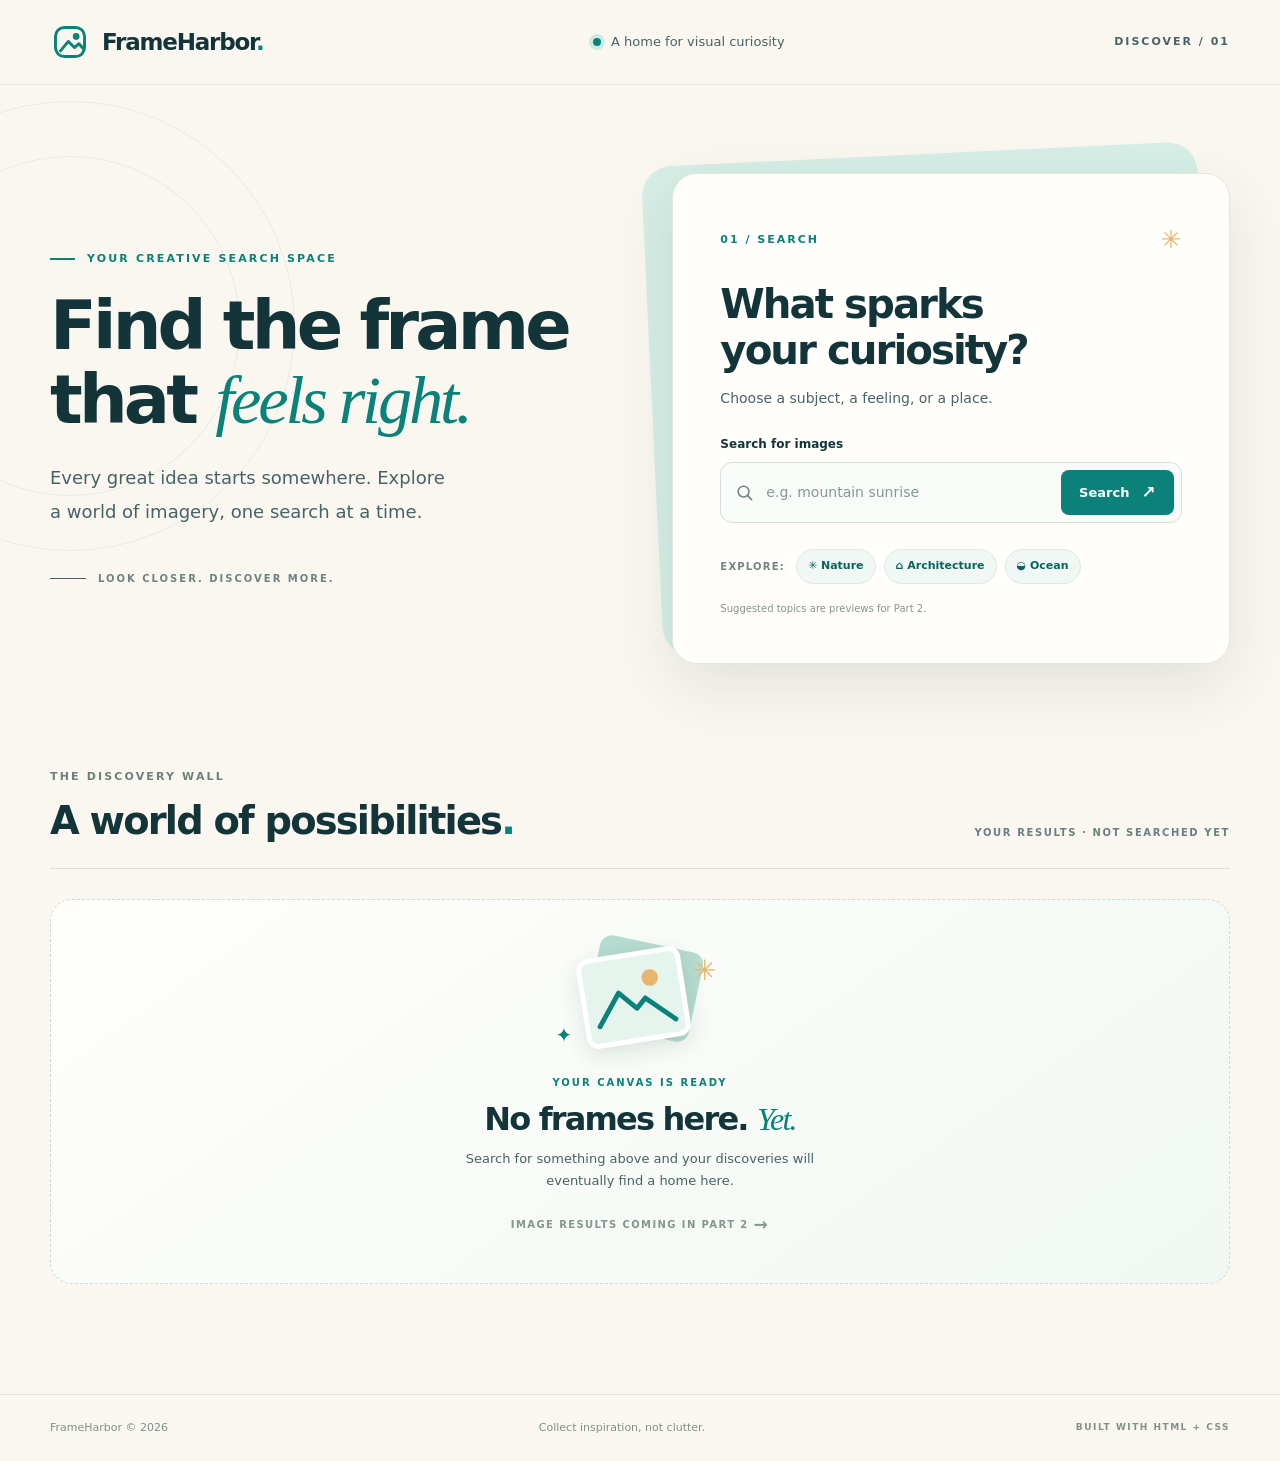
==== index.html @ 6331afcc "Build FrameHarbor responsive search UI for Part 1" ====
<!DOCTYPE html>
<html lang="en">
<head>
  <meta charset="UTF-8" />
  <meta name="viewport" content="width=device-width, initial-scale=1.0" />
  <meta name="description" content="FrameHarbor — a calm, creative space to discover images by topic." />
  <title>FrameHarbor — Find your next inspiration</title>
  <link rel="stylesheet" href="styles.css" />
</head>
<body>
  <header class="site-header">
    <div class="shell topbar">
      <a class="brand" href="#top" aria-label="FrameHarbor home">
        <span class="brand-mark" aria-hidden="true">
          <svg viewBox="0 0 34 34" fill="none" xmlns="http://www.w3.org/2000/svg">
            <rect x="4" y="4" width="26" height="26" rx="8" stroke="currentColor" stroke-width="2.6"/>
            <circle cx="22.5" cy="12" r="3" fill="currentColor"/>
            <path d="M8.5 25L15.5 16.5L21 22L25 18.5L29 23" stroke="currentColor" stroke-width="2.6" stroke-linecap="round" stroke-linejoin="round"/>
          </svg>
        </span>
        <span>FrameHarbor<span class="brand-stop">.</span></span>
      </a>
      <p class="topbar-message"><span class="status-dot" aria-hidden="true"></span> A home for visual curiosity</p>
      <span class="topbar-edition">DISCOVER / 01</span>
    </div>
  </header>

  <main id="top">
    <section class="hero shell" aria-labelledby="hero-title">
      <div class="hero-copy">
        <p class="eyebrow"><span class="eyebrow-line" aria-hidden="true"></span> YOUR CREATIVE SEARCH SPACE</p>
        <h1 id="hero-title">Find the frame<br />that <em>feels right.</em></h1>
        <p class="hero-description">Every great idea starts somewhere. Explore a world of imagery, one search at a time.</p>
        <div class="hero-signature" aria-hidden="true">
          <span class="signature-dash"></span>
          <span>LOOK CLOSER. DISCOVER MORE.</span>
        </div>
        <div class="hero-orbit orbit-one" aria-hidden="true"></div>
        <div class="hero-orbit orbit-two" aria-hidden="true"></div>
      </div>

      <div class="hero-action">
        <div class="search-panel">
          <div class="panel-heading">
            <span class="panel-number">01 / SEARCH</span>
            <span class="panel-symbol" aria-hidden="true">✳</span>
          </div>
          <h2>What sparks<br />your curiosity?</h2>
          <p class="panel-description">Choose a subject, a feeling, or a place.</p>
          <form id="search-form" role="search">
            <label for="search-input">Search for images</label>
            <div class="search-control">
              <svg class="search-icon" viewBox="0 0 24 24" fill="none" aria-hidden="true">
                <circle cx="10.8" cy="10.8" r="6.8" stroke="currentColor" stroke-width="2"/>
                <path d="M16 16L21 21" stroke="currentColor" stroke-width="2" stroke-linecap="round"/>
              </svg>
              <input id="search-input" type="search" placeholder="e.g. mountain sunrise" autocomplete="off" />
              <button id="search-button" type="submit">Search <span aria-hidden="true">↗</span></button>
            </div>
          </form>
          <div class="quick-picks" aria-label="Suggested topics">
            <span class="chips-label">EXPLORE:</span>
            <button class="chip" id="suggest-nature" type="button">✳ Nature</button>
            <button class="chip" id="suggest-architecture" type="button">⌂ Architecture</button>
            <button class="chip" id="suggest-ocean" type="button">◒ Ocean</button>
          </div>
          <p class="panel-footnote">Suggested topics are previews for Part 2.</p>
        </div>
      </div>
    </section>

    <section class="discover-section shell" aria-labelledby="discover-title">
      <div class="section-header">
        <div>
          <p class="eyebrow dark-eyebrow">THE DISCOVERY WALL</p>
          <h2 id="discover-title">A world of possibilities<span class="period">.</span></h2>
        </div>
        <p class="results-count" id="result-count">YOUR RESULTS · NOT SEARCHED YET</p>
      </div>

      <div id="results" class="results-grid" aria-label="Image search results" aria-live="polite"></div>

      <div id="empty-state" class="empty-state" role="status">
        <div class="empty-illustration" aria-hidden="true">
          <div class="illustration-card card-back"></div>
          <div class="illustration-card card-front">
            <svg viewBox="0 0 130 105" fill="none" xmlns="http://www.w3.org/2000/svg">
              <circle cx="92" cy="27" r="12" fill="#E8B56E"/>
              <path d="M10 86L44 42L67 68L81 55L120 92" stroke="#0A8279" stroke-width="7" stroke-linecap="round" stroke-linejoin="round" />
            </svg>
          </div>
          <span class="illustration-spark spark-one">✳</span>
          <span class="illustration-spark spark-two">✦</span>
        </div>
        <span class="empty-kicker">YOUR CANVAS IS READY</span>
        <h3>No frames here. <em>Yet.</em></h3>
        <p>Search for something above and your discoveries will eventually find a home here.</p>
        <span class="empty-coming-soon">IMAGE RESULTS COMING IN PART 2 <span aria-hidden="true">→</span></span>
      </div>
    </section>
  </main>

  <footer class="site-footer">
    <div class="shell footer-content">
      <span>FrameHarbor © 2026</span>
      <span>Collect inspiration, not clutter.</span>
      <span>BUILT WITH HTML + CSS</span>
    </div>
  </footer>
  <script src="script.js"></script>
</body>
</html>
---- styles.css ----
/* FrameHarbor — original, responsive Part 1 UI. No JavaScript behaviour yet. */
:root {
  --ink: #13353a;
  --ink-light: #476367;
  --forest: #0a8279;
  --forest-deep: #08635d;
  --mint: #d6eee5;
  --sand: #faf7f0;
  --paper: #fffefb;
  --gold: #e8b56e;
  --line: #dce4df;
  --shadow: 0 22px 65px rgba(15, 52, 57, .11);
}

* { box-sizing: border-box; }
html { scroll-behavior: smooth; }
body {
  margin: 0;
  color: var(--ink);
  background: var(--sand);
  font-family: "Segoe UI", Inter, system-ui, -apple-system, BlinkMacSystemFont, sans-serif;
  line-height: 1.5;
}
button, input { font: inherit; }
button { cursor: pointer; }
button:focus-visible, input:focus-visible, a:focus-visible { outline: 3px solid var(--gold); outline-offset: 4px; }
.shell { width: min(1180px, calc(100% - 64px)); margin-inline: auto; }

.site-header {
  position: sticky;
  top: 0;
  z-index: 20;
  border-bottom: 1px solid rgba(19, 53, 58, .09);
  background: rgba(250, 247, 240, .94);
  backdrop-filter: blur(18px);
}
.topbar { min-height: 84px; display: flex; align-items: center; gap: 20px; justify-content: space-between; }
.brand { display: inline-flex; align-items: center; gap: 12px; color: var(--ink); text-decoration: none; font-size: 23px; font-weight: 800; letter-spacing: -1.2px; }
.brand-mark { width: 40px; height: 40px; display: grid; place-items: center; color: var(--forest); }
.brand-mark svg { width: 38px; height: 38px; }
.brand-stop, .period { color: var(--forest); }
.topbar-message { display: flex; align-items: center; gap: 10px; color: var(--ink-light); font-size: 13px; margin: 0; }
.status-dot { height: 8px; width: 8px; border-radius: 50%; background: var(--forest); box-shadow: 0 0 0 4px #ccebe2; }
.topbar-edition { font-size: 11px; letter-spacing: 2px; font-weight: 750; color: var(--ink-light); }

.hero { display: grid; grid-template-columns: minmax(0, 1fr) minmax(0, 1fr); gap: clamp(24px, 5vw, 76px); padding-block: 88px 105px; align-items: center; }
.hero-copy { position: relative; isolation: isolate; }
.eyebrow { display: flex; align-items: center; gap: 12px; font-size: 11px; font-weight: 800; letter-spacing: 2.15px; color: var(--forest); margin: 0 0 22px; }
.eyebrow-line { height: 2px; width: 25px; background: currentColor; }
h1, h2, h3, p { margin-top: 0; }
h1, h2, h3 { letter-spacing: -1.8px; }
.hero h1 { font-size: clamp(48px, 5.35vw, 75px); line-height: 1.08; font-weight: 800; margin: 0 0 23px; letter-spacing: -3.8px; }
.hero h1 em { font-family: Georgia, "Times New Roman", serif; font-weight: 500; color: var(--forest); letter-spacing: -3.2px; }
.hero-description { font-size: 18px; line-height: 1.85; color: var(--ink-light); max-width: 405px; margin-bottom: 43px; }
.hero-signature { display: flex; align-items: center; gap: 12px; font-size: 10px; font-weight: 700; letter-spacing: 2px; color: #708282; }
.signature-dash { width: 36px; height: 1px; background: var(--ink-light); }
.hero-orbit { position: absolute; z-index: -1; pointer-events: none; border: 1px solid rgba(10,130,121,.09); border-radius: 50%; }
.orbit-one { width: 340px; height: 340px; top: -95px; left: -150px; }
.orbit-two { width: 450px; height: 450px; top: -150px; left: -205px; }

.hero-action { position: relative; }
.hero-action::before { content: ""; position: absolute; z-index: -1; inset: -19px 22px 20px -20px; border-radius: 30px; background: var(--mint); transform: rotate(-2.7deg); }
.search-panel { padding: clamp(26px, 3.7vw, 50px); background: var(--paper); border: 1px solid #e5e7df; border-radius: 25px; box-shadow: var(--shadow); }
.panel-heading { display: flex; justify-content: space-between; align-items: center; margin-bottom: 23px; }
.panel-number { color: var(--forest); font-size: 11px; font-weight: 800; letter-spacing: 2px; }
.panel-symbol { font-size: 25px; color: var(--gold); }
.search-panel h2 { font-size: clamp(32px, 3.15vw, 44px); line-height: 1.15; letter-spacing: -2px; margin-bottom: 13px; }
.panel-description { color: var(--ink-light); font-size: 14px; margin-bottom: 26px; }
#search-form label { display: block; font-weight: 750; font-size: 12px; margin-bottom: 9px; }
.search-control { display: flex; align-items: center; gap: 10px; padding: 7px 7px 7px 14px; border-radius: 12px; border: 1px solid #d4dedb; background: #f9fbf9; transition: border-color .2s; }
.search-control:focus-within { border-color: var(--forest); }
.search-icon { width: 19px; height: 19px; flex: 0 0 auto; color: #6d8685; }
#search-input { flex: 1 1 auto; min-width: 0; border: none; outline: none; background: transparent; color: var(--ink); font-size: 14px; }
#search-input::placeholder { color: #859898; }
#search-input:focus-visible { outline: none; }
#search-button { display: inline-flex; gap: 12px; align-items: center; justify-content: center; padding: 13px 18px; border: none; border-radius: 8px; background: var(--forest); color: white; font-size: 13px; font-weight: 750; transition: background .2s ease, transform .2s ease; }
#search-button:hover { background: var(--forest-deep); transform: translateY(-1px); }
#search-button span { font-size: 17px; line-height: 1; }
.quick-picks { margin-top: 26px; display: flex; flex-wrap: wrap; align-items: center; gap: 8px; }
.chips-label { margin-right: 3px; color: #728584; font-size: 10px; letter-spacing: 1.2px; font-weight: 800; }
.chip { padding: 8px 11px; background: #f1f7f4; border: 1px solid #ddeae3; border-radius: 50px; color: var(--forest-deep); font-size: 11px; font-weight: 650; transition: background .2s, border-color .2s; }
.chip:hover { background: #e0f1e8; border-color: var(--forest); }
.panel-footnote { font-size: 10px; color: #859391; margin: 17px 0 0; }

.discover-section { padding: 0 0 110px; }
.section-header { display: flex; align-items: end; justify-content: space-between; gap: 30px; margin-bottom: 30px; padding-bottom: 23px; border-bottom: 1px solid #d9e1dc; }
.dark-eyebrow { color: #6c807d; margin-bottom: 12px; }
.section-header h2 { font-size: clamp(30px, 3vw, 41px); letter-spacing: -1.8px; margin: 0; line-height: 1.25; }
.results-count { color: #69807e; font-size: 10px; white-space: nowrap; letter-spacing: 1.6px; font-weight: 800; margin: 0 0 5px; }
/* Image cards from Part 2 will automatically fill as many columns as fit. */
#results { display: grid; grid-template-columns: repeat(auto-fill, minmax(220px, 1fr)); gap: 18px; }
.empty-state { min-height: 365px; padding: 42px 20px 45px; display: flex; flex-direction: column; justify-content: center; align-items: center; text-align: center; border: 1.5px dashed #cadcd4; border-radius: 22px; background: linear-gradient(145deg, #fffefb, #f1f8f3); }
.empty-illustration { position: relative; width: 143px; height: 113px; margin-bottom: 20px; }
.illustration-card { position: absolute; border-radius: 12px; width: 105px; height: 91px; }
.card-back { background: #b7dcd1; top: 1px; left: 23px; transform: rotate(12deg); }
.card-front { background: #e5f5ed; top: 10px; left: 12px; border: 5px solid white; box-shadow: 0 6px 22px rgba(27,78,69,.14); transform: rotate(-9deg); display: grid; place-items: center; }
.card-front svg { width: 90px; height: 74px; }
.illustration-spark { position: absolute; color: var(--gold); font-size: 28px; }
.spark-one { right: -5px; top: 8px; }
.spark-two { left: -13px; bottom: 5px; font-size: 20px; color: var(--forest); }
.empty-kicker { font-size: 10px; font-weight: 800; letter-spacing: 2px; color: var(--forest); }
.empty-state h3 { font-size: clamp(25px, 3vw, 32px); line-height: 1.2; margin: 10px 0 9px; }
.empty-state h3 em { font-family: Georgia, serif; font-weight: 400; color: var(--forest); }
.empty-state > p { max-width: 365px; color: var(--ink-light); font-size: 13px; line-height: 1.7; margin-bottom: 20px; }
.empty-coming-soon { color: #84968f; font-size: 10px; font-weight: 800; letter-spacing: 1.4px; }
.empty-coming-soon span { font-size: 17px; vertical-align: -2px; }
.site-footer { border-top: 1px solid #e1e4dc; padding-block: 25px; }
.footer-content { display: flex; justify-content: space-between; align-items: center; gap: 15px; color: #80918b; font-size: 11px; }
.footer-content span:last-child { font-size: 9px; font-weight: 800; letter-spacing: 1.5px; }

@media (max-width: 900px) {
  .hero { grid-template-columns: 1fr; gap: 55px; padding-block: 65px 85px; }
  .hero-description { max-width: 600px; }
  .hero-action { max-width: 680px; }
}
@media (max-width: 620px) {
  .shell { width: min(100% - 36px, 1180px); }
  .topbar { min-height: 68px; }
  .brand { font-size: 20px; }
  .brand-mark, .brand-mark svg { width: 33px; height: 33px; }
  .topbar-message { display: none; }
  .topbar-edition { font-size: 9px; letter-spacing: 1px; }
  .hero { padding-block: 52px 71px; gap: 45px; }
  .hero h1 { font-size: clamp(42px, 11vw, 64px); letter-spacing: -2.7px; }
  .hero h1 em { letter-spacing: -2px; }
  .hero-description { font-size: 15px; line-height: 1.75; margin-bottom: 26px; }
  .hero-action::before { inset: -11px 11px 12px -9px; border-radius: 22px; }
  .search-panel { border-radius: 19px; padding: 24px 20px; }
  .search-panel h2 { font-size: 33px; }
  .search-control { gap: 6px; padding: 5px 5px 5px 10px; }
  #search-input { font-size: 12px; }
  #search-button { padding: 12px 12px; font-size: 12px; gap: 5px; }
  .quick-picks { gap: 7px; }
  .section-header { align-items: start; flex-direction: column; gap: 12px; }
  .results-count { white-space: normal; }
  #results { grid-template-columns: repeat(auto-fill, minmax(220px, 1fr)); gap: 14px; }
  .empty-state { min-height: 355px; }
  .footer-content { flex-direction: column; align-items: flex-start; }
}
@media (prefers-reduced-motion: reduce) {
  html { scroll-behavior: auto; }
  *, *::before, *::after { transition: none !important; }
}
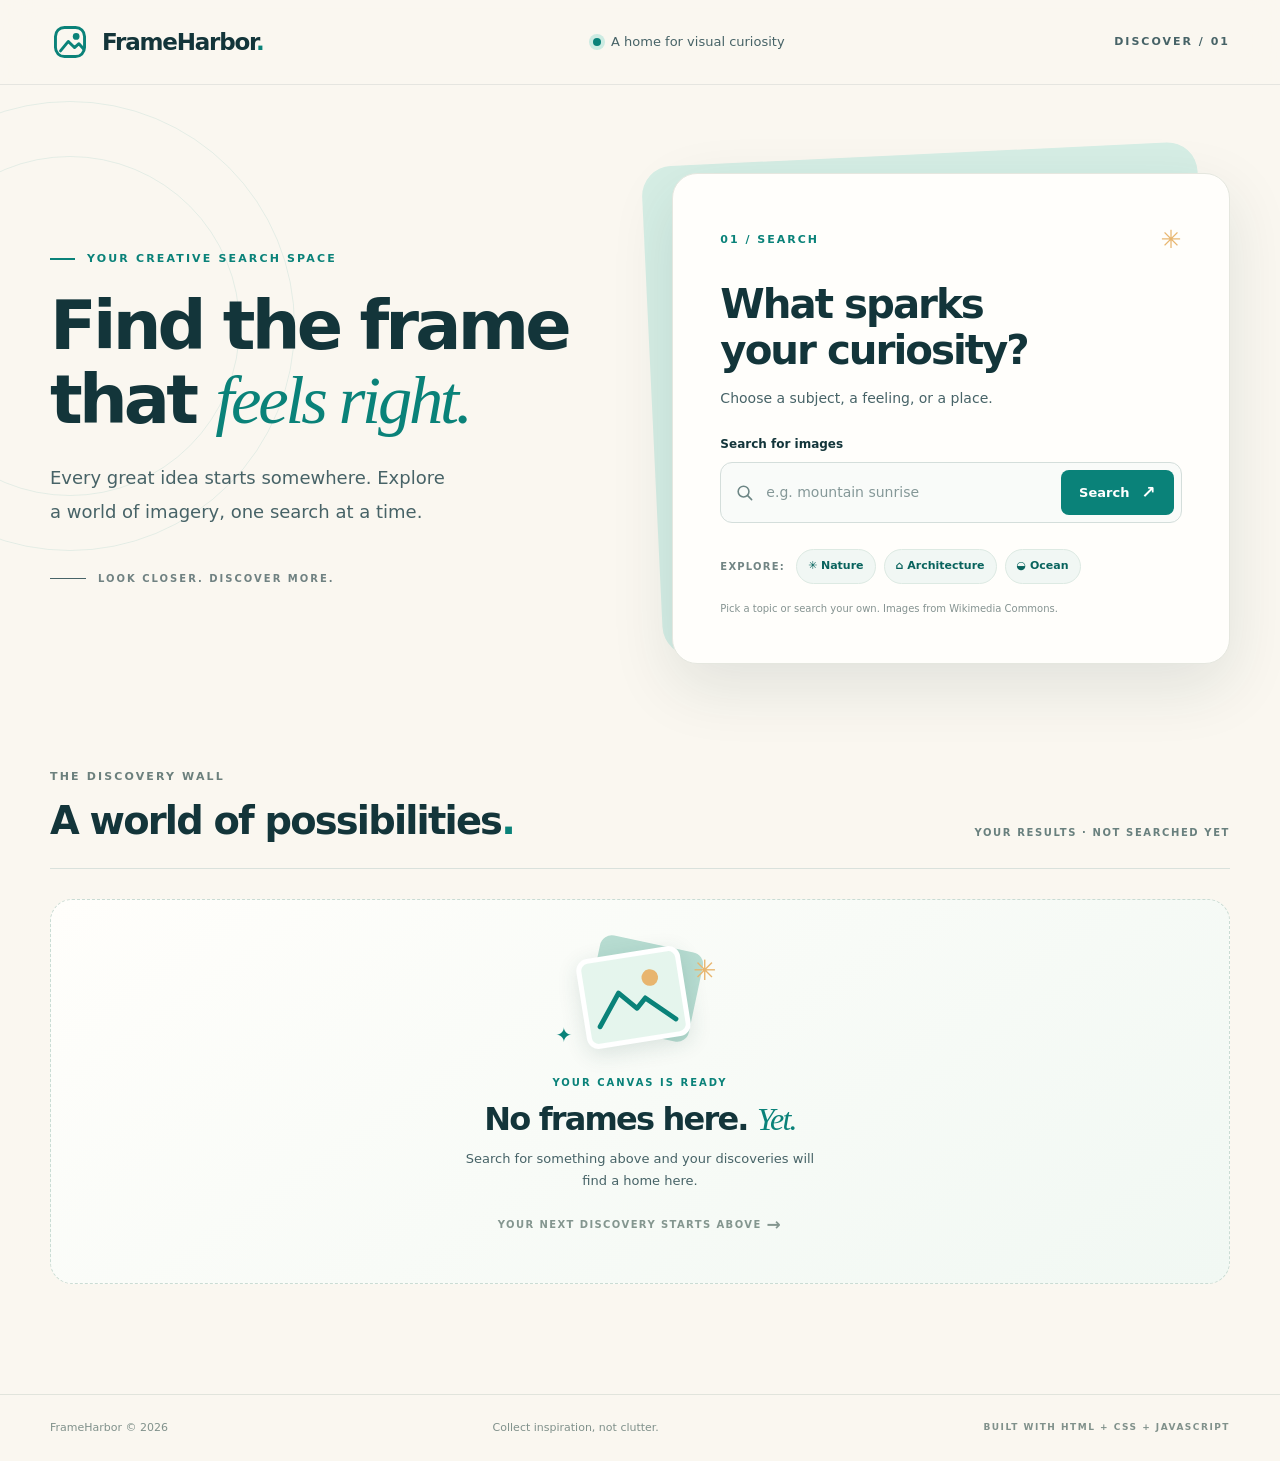
==== commit 16d10a2a: "Update FrameHarbor copy for live search" ====
--- a/index.html
+++ b/index.html
@@ -64,7 +64,7 @@
             <button class="chip" id="suggest-architecture" type="button">⌂ Architecture</button>
             <button class="chip" id="suggest-ocean" type="button">◒ Ocean</button>
           </div>
-          <p class="panel-footnote">Suggested topics are previews for Part 2.</p>
+          <p class="panel-footnote">Pick a topic or search your own. Images from Wikimedia Commons.</p>
         </div>
       </div>
     </section>
@@ -75,7 +75,7 @@
           <p class="eyebrow dark-eyebrow">THE DISCOVERY WALL</p>
           <h2 id="discover-title">A world of possibilities<span class="period">.</span></h2>
         </div>
-        <p class="results-count" id="result-count">YOUR RESULTS · NOT SEARCHED YET</p>
+        <p class="results-count" id="result-count" role="status">YOUR RESULTS · NOT SEARCHED YET</p>
       </div>
 
       <div id="results" class="results-grid" aria-label="Image search results" aria-live="polite"></div>
@@ -94,8 +94,8 @@
         </div>
         <span class="empty-kicker">YOUR CANVAS IS READY</span>
         <h3>No frames here. <em>Yet.</em></h3>
-        <p>Search for something above and your discoveries will eventually find a home here.</p>
-        <span class="empty-coming-soon">IMAGE RESULTS COMING IN PART 2 <span aria-hidden="true">→</span></span>
+        <p>Search for something above and your discoveries will find a home here.</p>
+        <span class="empty-coming-soon">YOUR NEXT DISCOVERY STARTS ABOVE <span aria-hidden="true">→</span></span>
       </div>
     </section>
   </main>
@@ -104,7 +104,7 @@
     <div class="shell footer-content">
       <span>FrameHarbor © 2026</span>
       <span>Collect inspiration, not clutter.</span>
-      <span>BUILT WITH HTML + CSS</span>
+      <span>BUILT WITH HTML + CSS + JAVASCRIPT</span>
     </div>
   </footer>
   <script src="script.js"></script>
